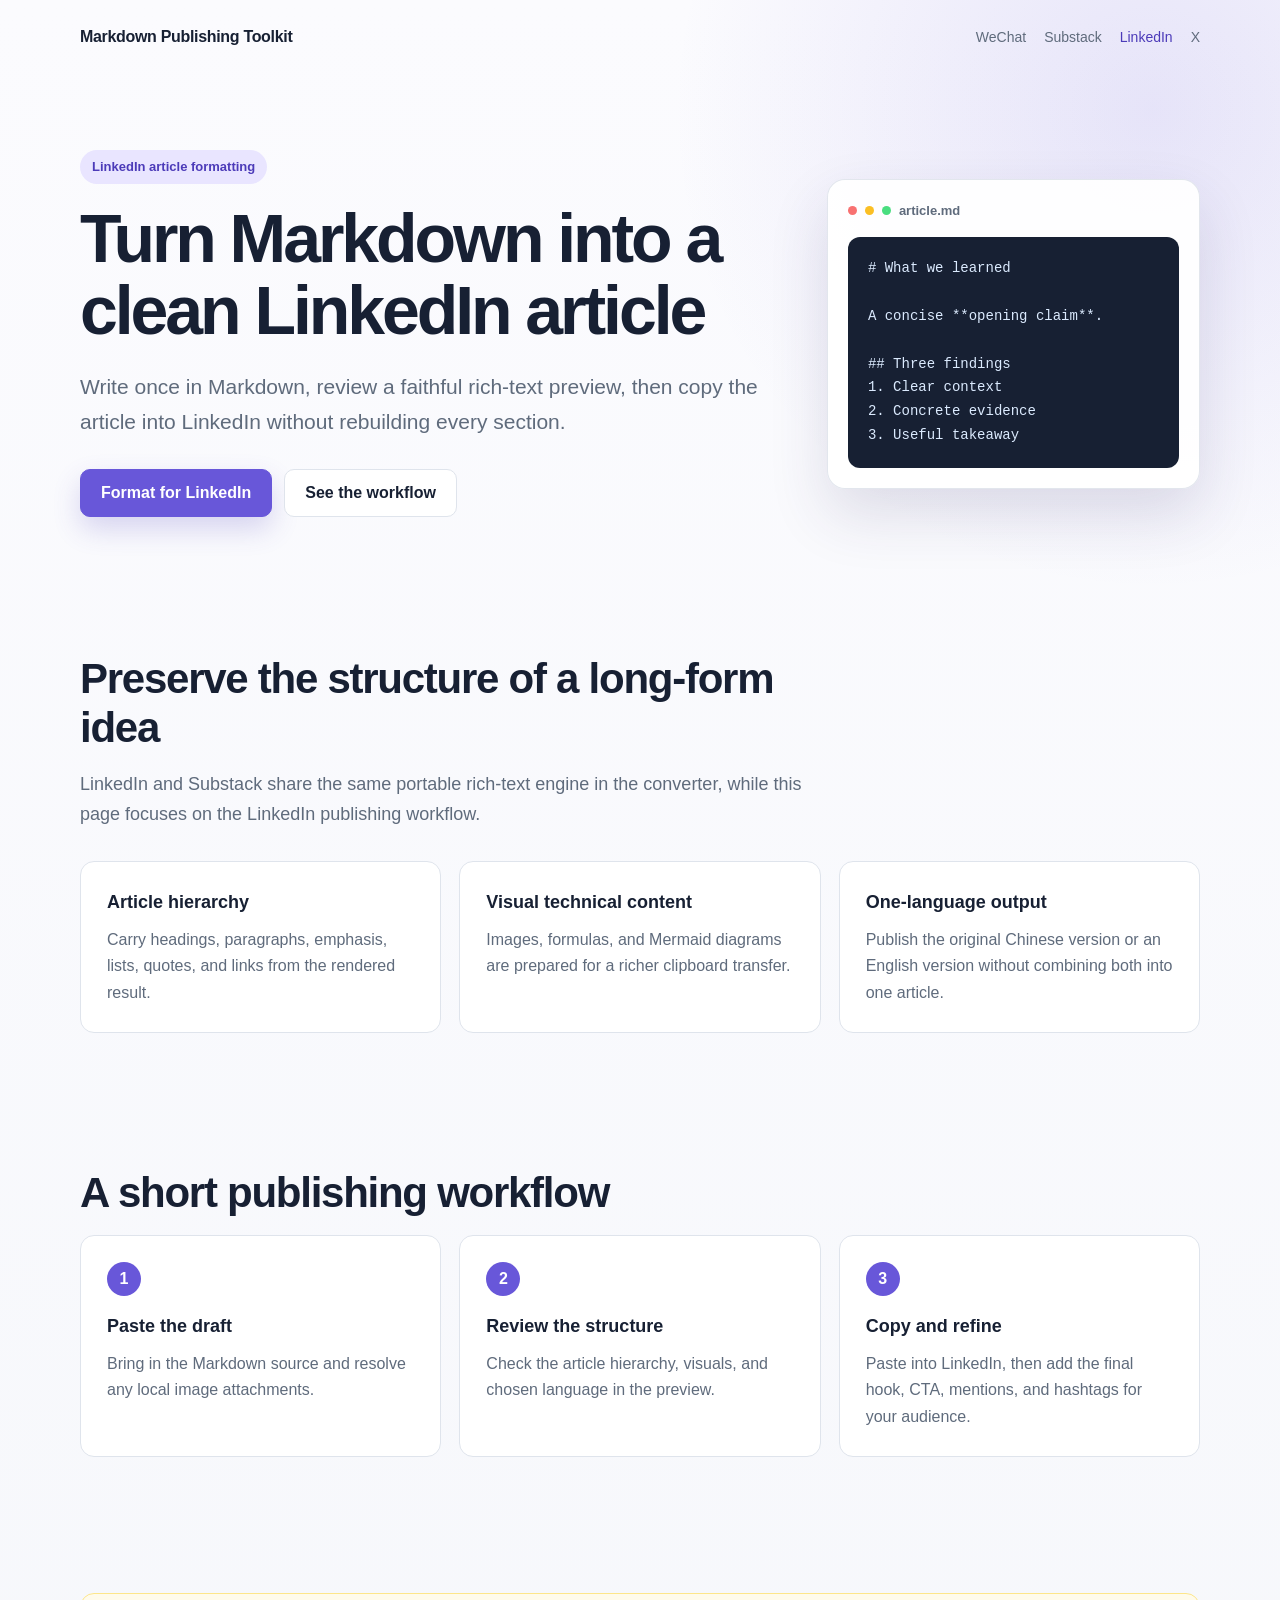
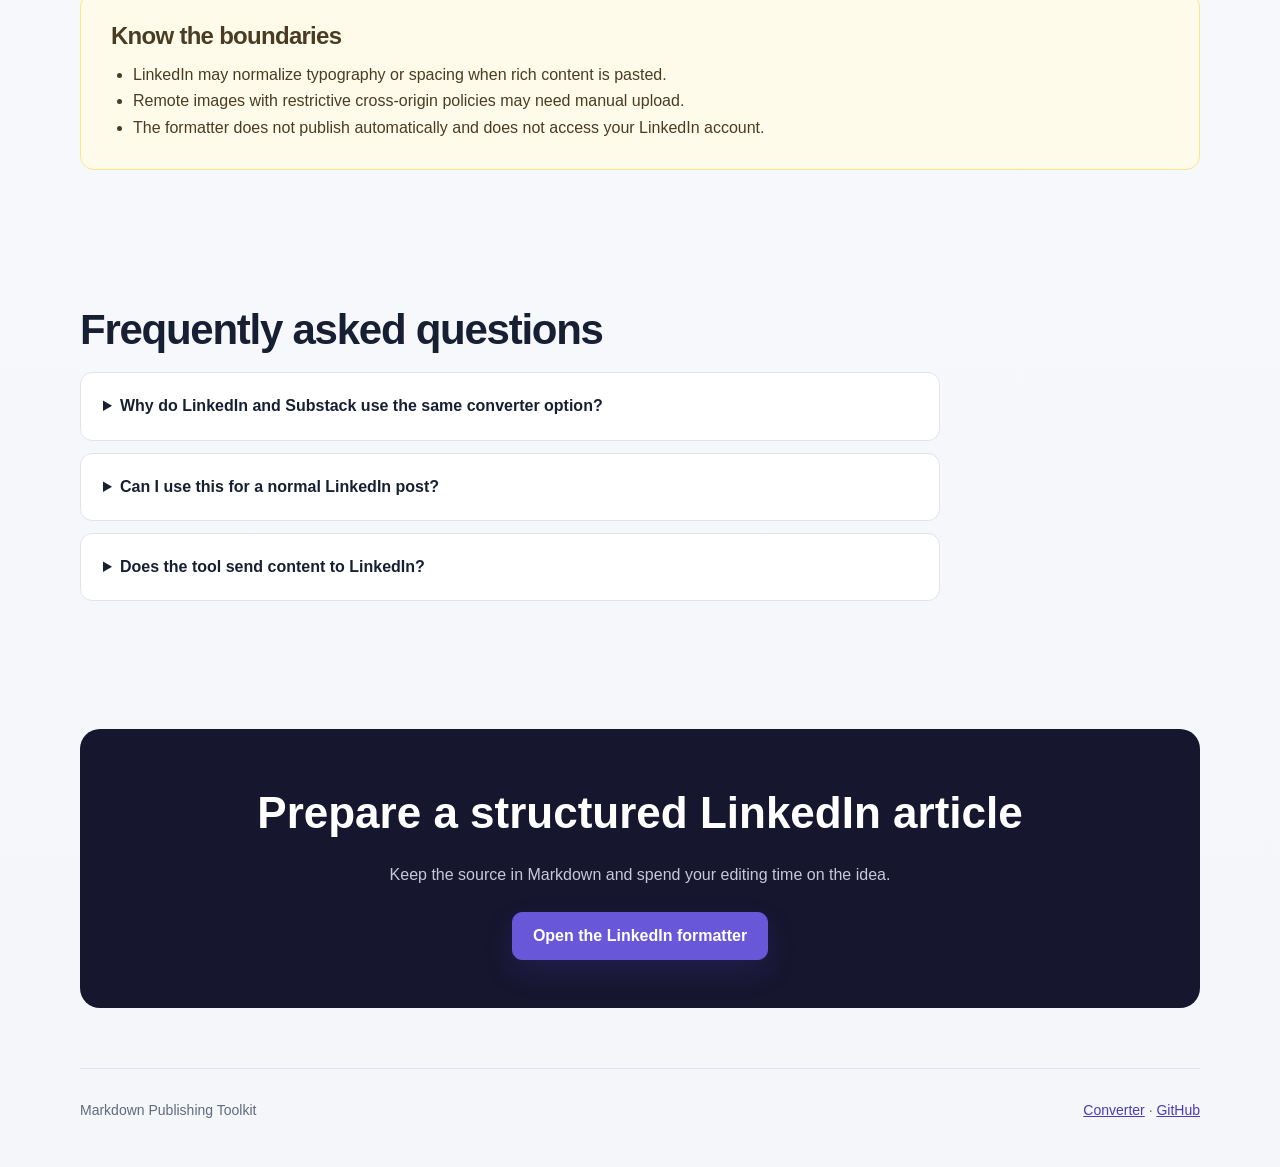
==== linkedin/index.html @ 73460824 "feat: add SEO channel landing pages and analytics" ====
<!doctype html>
<html lang="en">
<head>
    <meta charset="utf-8"><meta name="viewport" content="width=device-width, initial-scale=1">
    <title>Markdown to LinkedIn Article Formatter｜Copy Rich Text</title>
    <meta name="description" content="Convert Markdown into LinkedIn-ready rich text for articles and long-form posts. Copy headings, lists, images, math, diagrams, and links from one preview.">
    <meta name="robots" content="index, follow"><link rel="canonical" href="https://lizabethli.github.io/markdown-to-wechat-converter/linkedin/">
    <link rel="icon" type="image/svg+xml" href="../favicon.svg"><link rel="stylesheet" href="../styles/landing.css?v=20260824-seo-foundation">
    <meta property="og:type" content="website"><meta property="og:locale" content="en_US"><meta property="og:title" content="Markdown to LinkedIn Article Formatter"><meta property="og:description" content="Copy a Markdown draft as LinkedIn-ready rich text."><meta property="og:url" content="https://lizabethli.github.io/markdown-to-wechat-converter/linkedin/"><meta property="og:image" content="https://lizabethli.github.io/markdown-to-wechat-converter/assets/og-image.png"><meta name="twitter:card" content="summary_large_image"><meta name="twitter:title" content="Markdown to LinkedIn Article Formatter"><meta name="twitter:description" content="Copy a Markdown draft as LinkedIn-ready rich text."><meta name="twitter:image" content="https://lizabethli.github.io/markdown-to-wechat-converter/assets/og-image.png">
    <script async src="https://www.googletagmanager.com/gtag/js?id=G-353YL13KCR"></script><script>window.dataLayer=window.dataLayer||[];function gtag(){dataLayer.push(arguments)}gtag('js',new Date());gtag('config','G-353YL13KCR');</script>
    <script type="application/ld+json">{"@context":"https://schema.org","@type":"WebPage","name":"Markdown to LinkedIn Article Formatter","url":"https://lizabethli.github.io/markdown-to-wechat-converter/linkedin/","description":"Convert Markdown into LinkedIn-ready rich text for articles and long-form posts.","isPartOf":{"@type":"WebSite","name":"Markdown Publishing Toolkit","url":"https://lizabethli.github.io/markdown-to-wechat-converter/"}}</script>
</head>
<body>
    <header class="landing-shell landing-header"><a class="landing-brand" href="../">Markdown Publishing Toolkit</a><nav class="landing-nav" aria-label="Publishing guides"><a href="../wechat/">WeChat</a><a href="../substack/">Substack</a><a href="../linkedin/" aria-current="page">LinkedIn</a><a href="../x-article-thread/">X</a></nav></header>
    <main>
        <section class="landing-shell landing-hero"><div><span class="landing-eyebrow">LinkedIn article formatting</span><h1>Turn Markdown into a clean LinkedIn article</h1><p class="landing-lead">Write once in Markdown, review a faithful rich-text preview, then copy the article into LinkedIn without rebuilding every section.</p><div class="landing-actions"><a class="landing-button" href="../?channel=linkedin">Format for LinkedIn</a><a class="landing-button secondary" href="#how-it-works">See the workflow</a></div></div><div class="format-card"><div class="format-card-header"><i class="format-dot"></i><i class="format-dot"></i><i class="format-dot"></i><span>article.md</span></div><pre># What we learned

A concise **opening claim**.

## Three findings
1. Clear context
2. Concrete evidence
3. Useful takeaway</pre></div></section>
        <section class="landing-shell landing-section"><h2>Preserve the structure of a long-form idea</h2><p class="section-intro">LinkedIn and Substack share the same portable rich-text engine in the converter, while this page focuses on the LinkedIn publishing workflow.</p><div class="feature-grid"><article class="feature-card"><h3>Article hierarchy</h3><p>Carry headings, paragraphs, emphasis, lists, quotes, and links from the rendered result.</p></article><article class="feature-card"><h3>Visual technical content</h3><p>Images, formulas, and Mermaid diagrams are prepared for a richer clipboard transfer.</p></article><article class="feature-card"><h3>One-language output</h3><p>Publish the original Chinese version or an English version without combining both into one article.</p></article></div></section>
        <section id="how-it-works" class="landing-shell landing-section"><h2>A short publishing workflow</h2><div class="step-grid"><article class="step-card"><span class="step-number">1</span><h3>Paste the draft</h3><p>Bring in the Markdown source and resolve any local image attachments.</p></article><article class="step-card"><span class="step-number">2</span><h3>Review the structure</h3><p>Check the article hierarchy, visuals, and chosen language in the preview.</p></article><article class="step-card"><span class="step-number">3</span><h3>Copy and refine</h3><p>Paste into LinkedIn, then add the final hook, CTA, mentions, and hashtags for your audience.</p></article></div></section>
        <section class="landing-shell landing-section"><div class="limit-box"><h2>Know the boundaries</h2><ul><li>LinkedIn may normalize typography or spacing when rich content is pasted.</li><li>Remote images with restrictive cross-origin policies may need manual upload.</li><li>The formatter does not publish automatically and does not access your LinkedIn account.</li></ul></div></section>
        <section class="landing-shell landing-section"><h2>Frequently asked questions</h2><div class="faq-list"><details><summary>Why do LinkedIn and Substack use the same converter option?</summary><p>Both accept a similar portable rich-text clipboard payload, so they share one formatter. Their SEO pages remain separate because their publishing intent and audience are different.</p></details><details><summary>Can I use this for a normal LinkedIn post?</summary><p>Yes for drafting and plain formatting, but very long content is better suited to LinkedIn Articles and platform limits still apply.</p></details><details><summary>Does the tool send content to LinkedIn?</summary><p>No. It prepares content in your browser and places it on the clipboard. You control the final paste and publication.</p></details></div></section>
        <section class="landing-shell landing-cta"><h2>Prepare a structured LinkedIn article</h2><p>Keep the source in Markdown and spend your editing time on the idea.</p><a class="landing-button" href="../?channel=linkedin">Open the LinkedIn formatter</a></section>
    </main>
    <footer class="landing-shell landing-footer"><span>Markdown Publishing Toolkit</span><span><a href="../">Converter</a> · <a href="https://github.com/LizabethLi/markdown-to-wechat-converter">GitHub</a></span></footer>
</body></html>
---- styles/landing.css ----
:root {
    color-scheme: light;
    --ink: #172033;
    --muted: #5f6b7c;
    --line: #dfe4ec;
    --surface: #fff;
    --brand: #6857d9;
    --brand-dark: #4c3bb9;
    --accent: #e9e5ff;
}

* { box-sizing: border-box; }
html { scroll-behavior: smooth; }

body {
    margin: 0;
    color: var(--ink);
    background: radial-gradient(circle at 90% 4%, rgba(104, 87, 217, .14), transparent 30rem), linear-gradient(180deg, #fbfbfe, #f4f6fa);
    font-family: -apple-system, BlinkMacSystemFont, "Segoe UI", "PingFang SC", "Microsoft YaHei", sans-serif;
    line-height: 1.65;
}

a { color: var(--brand-dark); }
.landing-shell { width: min(1120px, calc(100% - 40px)); margin: 0 auto; }

.landing-header,
.landing-footer {
    display: flex;
    align-items: center;
    justify-content: space-between;
    gap: 24px;
}

.landing-header { padding: 24px 0; }
.landing-brand { color: var(--ink); font-weight: 800; letter-spacing: -.02em; text-decoration: none; }
.landing-nav { display: flex; flex-wrap: wrap; justify-content: flex-end; gap: 8px 18px; font-size: 14px; }
.landing-nav a { color: var(--muted); text-decoration: none; }
.landing-nav a[aria-current="page"], .landing-nav a:hover { color: var(--brand-dark); }

.landing-hero {
    display: grid;
    grid-template-columns: minmax(0, 1.3fr) minmax(300px, .7fr);
    gap: 54px;
    align-items: center;
    padding: 76px 0 70px;
}

.landing-eyebrow {
    display: inline-flex;
    margin-bottom: 18px;
    padding: 6px 12px;
    color: var(--brand-dark);
    background: var(--accent);
    border-radius: 999px;
    font-size: 13px;
    font-weight: 750;
}

.landing-hero h1 {
    max-width: 820px;
    margin: 0;
    font-size: clamp(40px, 6vw, 68px);
    line-height: 1.06;
    letter-spacing: -.045em;
}

.landing-lead { max-width: 720px; margin: 24px 0 0; color: var(--muted); font-size: clamp(18px, 2vw, 21px); }
.landing-actions { display: flex; flex-wrap: wrap; gap: 12px; margin-top: 30px; }

.landing-button {
    display: inline-flex;
    align-items: center;
    justify-content: center;
    min-height: 48px;
    padding: 0 20px;
    color: #fff;
    background: var(--brand);
    border: 1px solid var(--brand);
    border-radius: 10px;
    font-weight: 750;
    text-decoration: none;
    box-shadow: 0 12px 28px rgba(76, 59, 185, .2);
}

.landing-button:hover { background: var(--brand-dark); }
.landing-button.secondary { color: var(--ink); background: var(--surface); border-color: var(--line); box-shadow: none; }

.format-card {
    padding: 20px;
    background: rgba(255, 255, 255, .92);
    border: 1px solid rgba(223, 228, 236, .9);
    border-radius: 18px;
    box-shadow: 0 26px 60px rgba(47, 39, 101, .14);
}

.format-card-header { display: flex; align-items: center; gap: 8px; padding-bottom: 16px; color: var(--muted); font-size: 13px; font-weight: 700; }
.format-dot { width: 9px; height: 9px; border-radius: 50%; background: #f87171; }
.format-dot:nth-child(2) { background: #fbbf24; }
.format-dot:nth-child(3) { background: #4ade80; }

.format-card pre {
    overflow: auto;
    margin: 0;
    padding: 20px;
    color: #dbeafe;
    background: #172033;
    border-radius: 12px;
    font: 14px/1.7 ui-monospace, SFMono-Regular, Menlo, Monaco, Consolas, monospace;
    white-space: pre-wrap;
}

.landing-section { padding: 68px 0; }
.landing-section h2 { max-width: 760px; margin: 0 0 18px; font-size: clamp(29px, 4vw, 42px); line-height: 1.15; letter-spacing: -.03em; }
.section-intro { max-width: 760px; margin: 0 0 32px; color: var(--muted); font-size: 18px; }
.feature-grid, .step-grid { display: grid; grid-template-columns: repeat(3, minmax(0, 1fr)); gap: 18px; }

.feature-card,
.step-card {
    padding: 26px;
    background: var(--surface);
    border: 1px solid var(--line);
    border-radius: 14px;
}

.feature-card h3, .step-card h3 { margin: 0 0 9px; font-size: 18px; }
.feature-card p, .step-card p { margin: 0; color: var(--muted); }

.step-number {
    display: inline-grid;
    width: 34px;
    height: 34px;
    margin-bottom: 16px;
    place-items: center;
    color: #fff;
    background: var(--brand);
    border-radius: 50%;
    font-weight: 800;
}

.limit-box { padding: 28px 30px; color: #493c22; background: #fffbeb; border: 1px solid #fde68a; border-radius: 14px; }
.limit-box h2 { margin-bottom: 12px; font-size: 24px; }
.limit-box ul { margin: 0; padding-left: 22px; }
.faq-list { display: grid; gap: 12px; max-width: 860px; }
.faq-list details { padding: 20px 22px; background: var(--surface); border: 1px solid var(--line); border-radius: 12px; }
.faq-list summary { cursor: pointer; font-weight: 750; }
.faq-list p { margin: 12px 0 0; color: var(--muted); }

.landing-cta { margin: 60px auto; padding: 48px; text-align: center; color: #fff; background: #17162f; border-radius: 20px; }
.landing-cta h2 { margin: 0; font-size: clamp(30px, 4vw, 44px); }
.landing-cta p { margin: 12px auto 24px; color: #c7c7dc; }
.landing-footer { padding: 30px 0 44px; color: var(--muted); border-top: 1px solid var(--line); font-size: 14px; }

@media (max-width: 820px) {
    .landing-header, .landing-footer { align-items: flex-start; flex-direction: column; }
    .landing-nav { justify-content: flex-start; }
    .landing-hero { grid-template-columns: 1fr; padding-top: 48px; }
    .feature-grid, .step-grid { grid-template-columns: 1fr; }
    .landing-cta { padding: 36px 22px; }
}
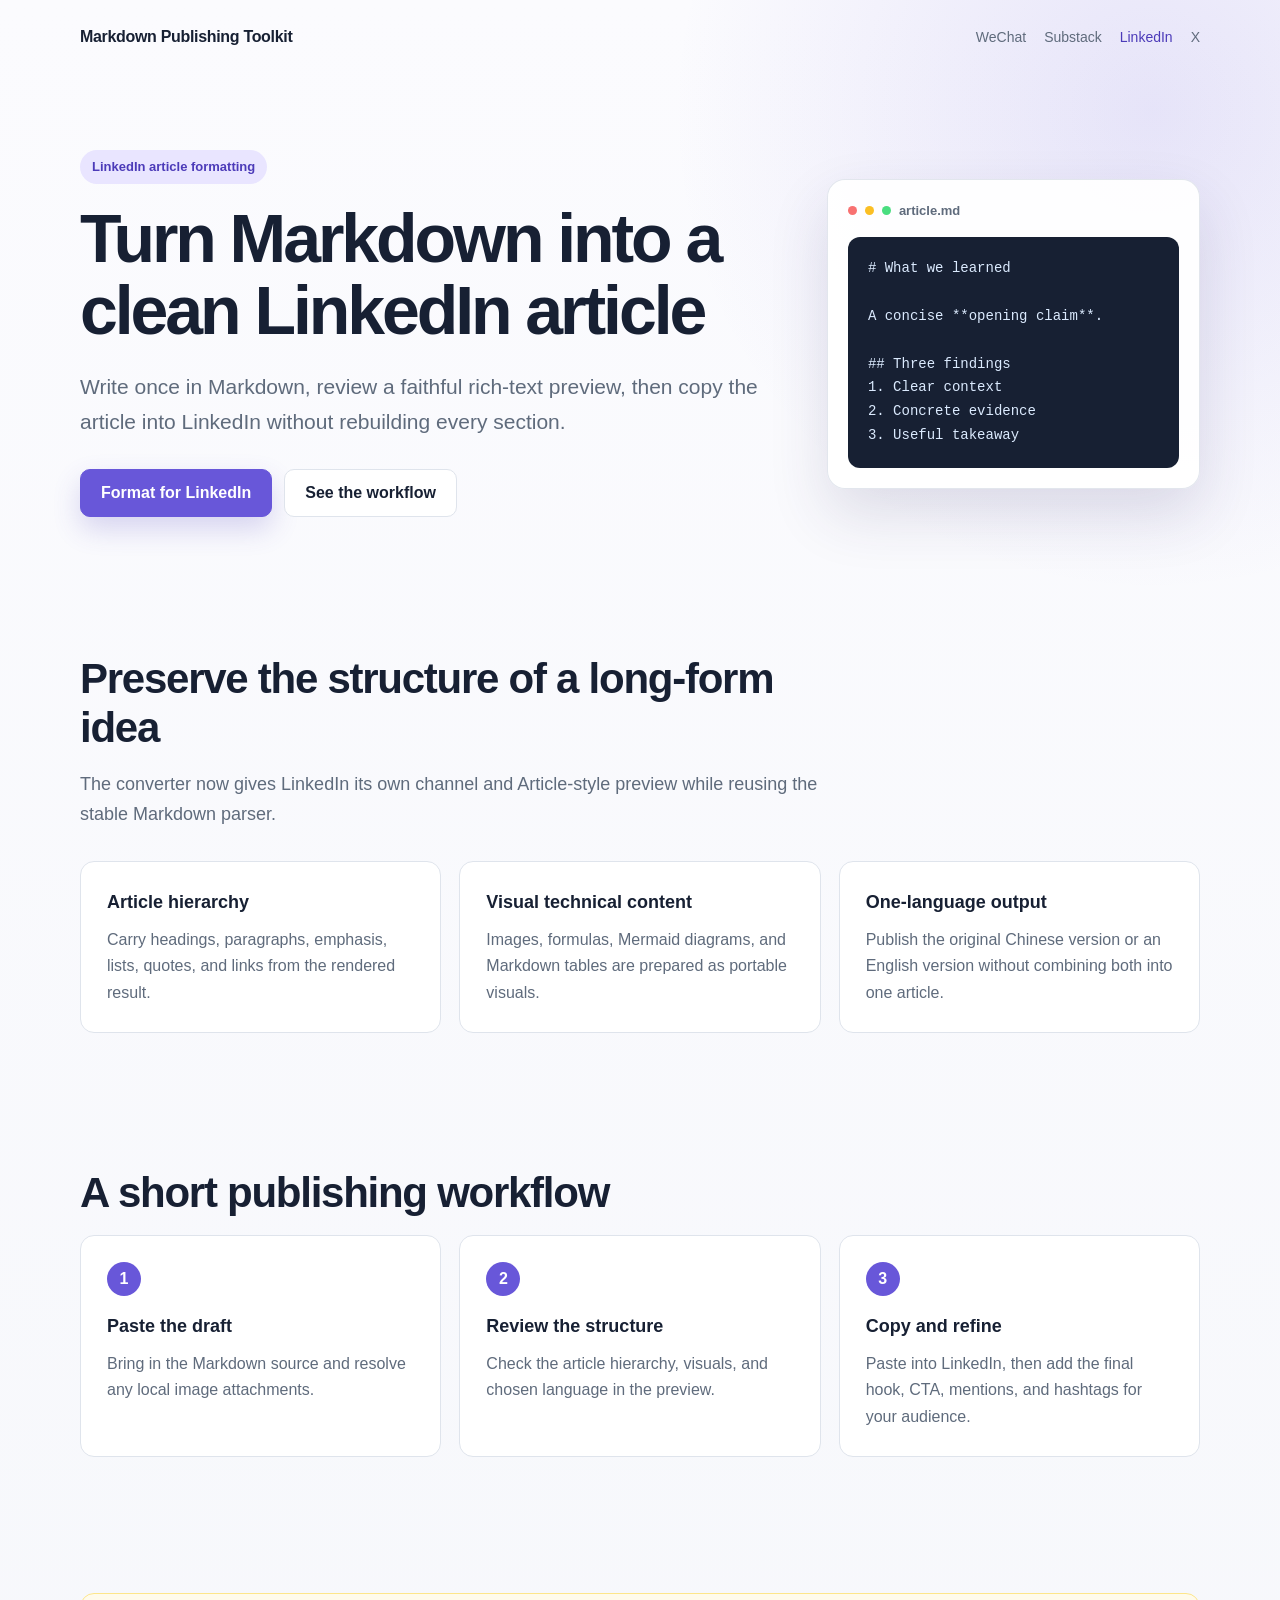
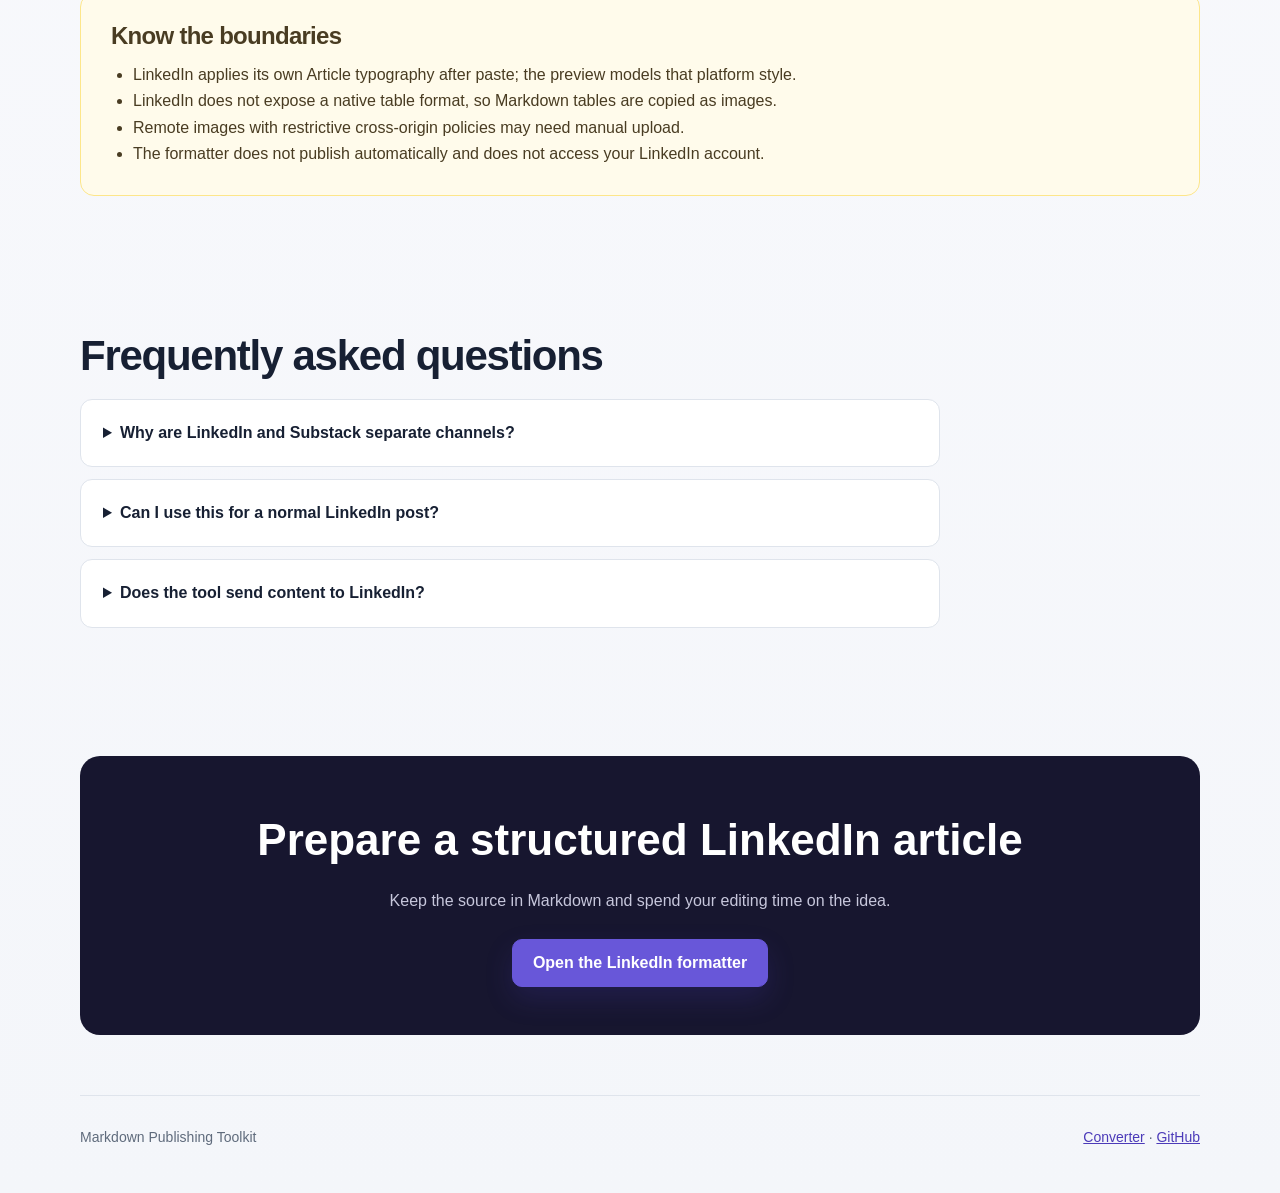
==== commit 6f5d9484: "feat: add channel-specific previews and portable tables" ====
--- a/linkedin/index.html
+++ b/linkedin/index.html
@@ -21,10 +21,10 @@
 1. Clear context
 2. Concrete evidence
 3. Useful takeaway</pre></div></section>
-        <section class="landing-shell landing-section"><h2>Preserve the structure of a long-form idea</h2><p class="section-intro">LinkedIn and Substack share the same portable rich-text engine in the converter, while this page focuses on the LinkedIn publishing workflow.</p><div class="feature-grid"><article class="feature-card"><h3>Article hierarchy</h3><p>Carry headings, paragraphs, emphasis, lists, quotes, and links from the rendered result.</p></article><article class="feature-card"><h3>Visual technical content</h3><p>Images, formulas, and Mermaid diagrams are prepared for a richer clipboard transfer.</p></article><article class="feature-card"><h3>One-language output</h3><p>Publish the original Chinese version or an English version without combining both into one article.</p></article></div></section>
+        <section class="landing-shell landing-section"><h2>Preserve the structure of a long-form idea</h2><p class="section-intro">The converter now gives LinkedIn its own channel and Article-style preview while reusing the stable Markdown parser.</p><div class="feature-grid"><article class="feature-card"><h3>Article hierarchy</h3><p>Carry headings, paragraphs, emphasis, lists, quotes, and links from the rendered result.</p></article><article class="feature-card"><h3>Visual technical content</h3><p>Images, formulas, Mermaid diagrams, and Markdown tables are prepared as portable visuals.</p></article><article class="feature-card"><h3>One-language output</h3><p>Publish the original Chinese version or an English version without combining both into one article.</p></article></div></section>
         <section id="how-it-works" class="landing-shell landing-section"><h2>A short publishing workflow</h2><div class="step-grid"><article class="step-card"><span class="step-number">1</span><h3>Paste the draft</h3><p>Bring in the Markdown source and resolve any local image attachments.</p></article><article class="step-card"><span class="step-number">2</span><h3>Review the structure</h3><p>Check the article hierarchy, visuals, and chosen language in the preview.</p></article><article class="step-card"><span class="step-number">3</span><h3>Copy and refine</h3><p>Paste into LinkedIn, then add the final hook, CTA, mentions, and hashtags for your audience.</p></article></div></section>
-        <section class="landing-shell landing-section"><div class="limit-box"><h2>Know the boundaries</h2><ul><li>LinkedIn may normalize typography or spacing when rich content is pasted.</li><li>Remote images with restrictive cross-origin policies may need manual upload.</li><li>The formatter does not publish automatically and does not access your LinkedIn account.</li></ul></div></section>
-        <section class="landing-shell landing-section"><h2>Frequently asked questions</h2><div class="faq-list"><details><summary>Why do LinkedIn and Substack use the same converter option?</summary><p>Both accept a similar portable rich-text clipboard payload, so they share one formatter. Their SEO pages remain separate because their publishing intent and audience are different.</p></details><details><summary>Can I use this for a normal LinkedIn post?</summary><p>Yes for drafting and plain formatting, but very long content is better suited to LinkedIn Articles and platform limits still apply.</p></details><details><summary>Does the tool send content to LinkedIn?</summary><p>No. It prepares content in your browser and places it on the clipboard. You control the final paste and publication.</p></details></div></section>
+        <section class="landing-shell landing-section"><div class="limit-box"><h2>Know the boundaries</h2><ul><li>LinkedIn applies its own Article typography after paste; the preview models that platform style.</li><li>LinkedIn does not expose a native table format, so Markdown tables are copied as images.</li><li>Remote images with restrictive cross-origin policies may need manual upload.</li><li>The formatter does not publish automatically and does not access your LinkedIn account.</li></ul></div></section>
+        <section class="landing-shell landing-section"><h2>Frequently asked questions</h2><div class="faq-list"><details><summary>Why are LinkedIn and Substack separate channels?</summary><p>They can reuse the Markdown parser, but each platform applies a different Article design after paste. Separate channels let the preview model the actual destination.</p></details><details><summary>Can I use this for a normal LinkedIn post?</summary><p>Yes for drafting and plain formatting, but very long content is better suited to LinkedIn Articles and platform limits still apply.</p></details><details><summary>Does the tool send content to LinkedIn?</summary><p>No. It prepares content in your browser and places it on the clipboard. You control the final paste and publication.</p></details></div></section>
         <section class="landing-shell landing-cta"><h2>Prepare a structured LinkedIn article</h2><p>Keep the source in Markdown and spend your editing time on the idea.</p><a class="landing-button" href="../?channel=linkedin">Open the LinkedIn formatter</a></section>
     </main>
     <footer class="landing-shell landing-footer"><span>Markdown Publishing Toolkit</span><span><a href="../">Converter</a> · <a href="https://github.com/LizabethLi/markdown-to-wechat-converter">GitHub</a></span></footer>
